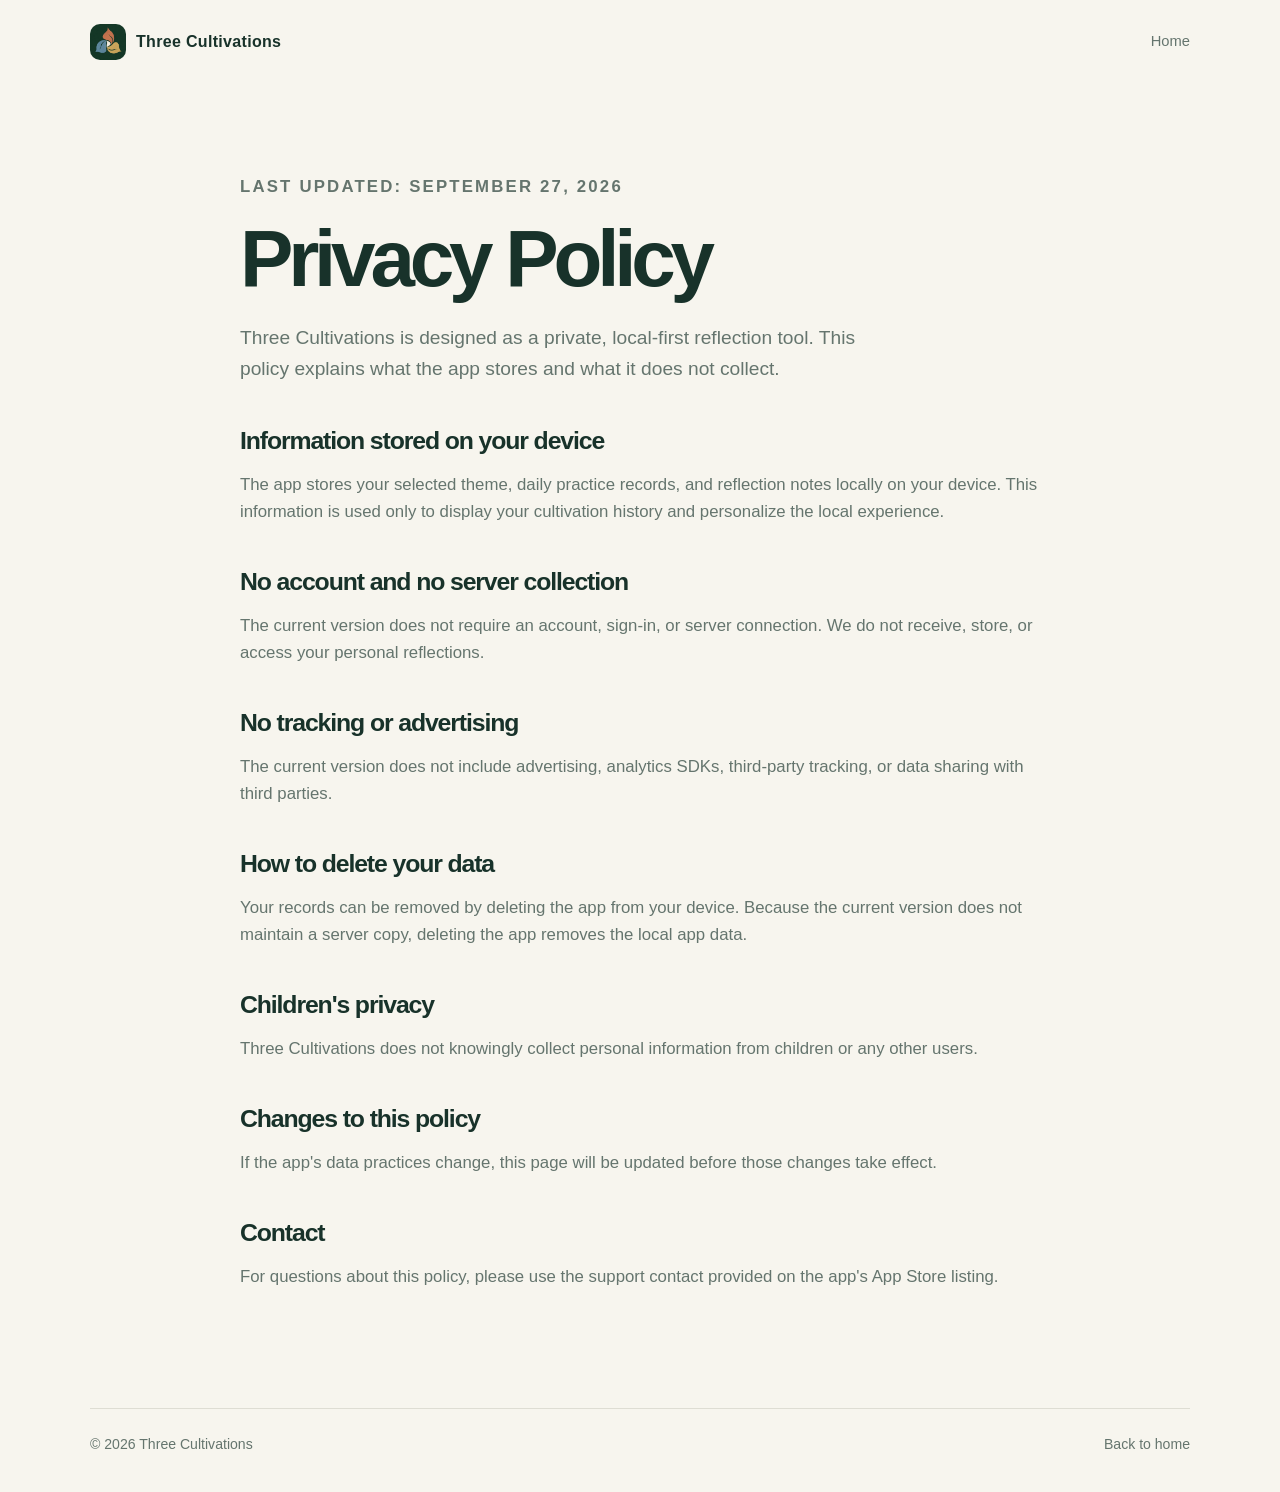
==== privacy.html @ 5050471a "Create marketing and privacy pages" ====
<!doctype html>
<html lang="en">
<head>
  <meta charset="utf-8">
  <meta name="viewport" content="width=device-width, initial-scale=1">
  <meta name="description" content="Privacy Policy for Three Cultivations.">
  <title>Privacy Policy — Three Cultivations</title>
  <link rel="stylesheet" href="styles.css">
</head>
<body>
  <header class="site-header">
    <a class="brand" href="index.html"><img src="app-icon.png" alt="Three Cultivations icon"><span>Three Cultivations</span></a>
    <nav aria-label="Primary navigation"><a href="index.html">Home</a></nav>
  </header>

  <main class="legal wrap">
    <p class="eyebrow">Last updated: September 27, 2026</p>
    <h1>Privacy Policy</h1>
    <p class="lede">Three Cultivations is designed as a private, local-first reflection tool. This policy explains what the app stores and what it does not collect.</p>

    <h2>Information stored on your device</h2>
    <p>The app stores your selected theme, daily practice records, and reflection notes locally on your device. This information is used only to display your cultivation history and personalize the local experience.</p>

    <h2>No account and no server collection</h2>
    <p>The current version does not require an account, sign-in, or server connection. We do not receive, store, or access your personal reflections.</p>

    <h2>No tracking or advertising</h2>
    <p>The current version does not include advertising, analytics SDKs, third-party tracking, or data sharing with third parties.</p>

    <h2>How to delete your data</h2>
    <p>Your records can be removed by deleting the app from your device. Because the current version does not maintain a server copy, deleting the app removes the local app data.</p>

    <h2>Children's privacy</h2>
    <p>Three Cultivations does not knowingly collect personal information from children or any other users.</p>

    <h2>Changes to this policy</h2>
    <p>If the app's data practices change, this page will be updated before those changes take effect.</p>

    <h2>Contact</h2>
    <p>For questions about this policy, please use the support contact provided on the app's App Store listing.</p>
  </main>

  <footer class="site-footer wrap"><span>© 2026 Three Cultivations</span><span><a href="index.html">Back to home</a></span></footer>
</body>
</html>
---- styles.css ----
:root { --ink:#18322a; --muted:#65756e; --paper:#f7f5ee; --surface:#fffdf8; --line:#deddd3; --green:#426b59; --clay:#bb6f56; --blue:#718ca8; --gold:#b8943b; }
* { box-sizing:border-box; }
body { margin:0; color:var(--ink); background:var(--paper); font-family:Inter,-apple-system,BlinkMacSystemFont,"Segoe UI",sans-serif; line-height:1.6; }
a { color:inherit; text-decoration:none; }
.wrap { width:min(1100px,calc(100% - 40px)); margin:0 auto; }
.site-header { display:flex; align-items:center; justify-content:space-between; width:min(1100px,calc(100% - 40px)); margin:0 auto; padding:24px 0; }
.brand { display:flex; align-items:center; gap:10px; font-weight:750; letter-spacing:.02em; }
.brand img { width:36px; height:36px; border-radius:10px; }
nav { display:flex; gap:22px; color:var(--muted); font-size:.92rem; }
nav a:hover,.text-link:hover,.site-footer a:hover { color:var(--green); }
.hero { display:grid; grid-template-columns:1.1fr .9fr; gap:70px; align-items:center; min-height:600px; padding:70px 0 90px; }
.eyebrow { color:var(--green); font-size:.78rem; font-weight:800; letter-spacing:.13em; text-transform:uppercase; }
h1,h2,h3,p { margin-top:0; }
h1 { max-width:680px; font-size:clamp(3rem,7vw,5.7rem); line-height:1.02; letter-spacing:-.065em; margin-bottom:24px; }
h2 { font-size:clamp(2rem,4vw,3.4rem); line-height:1.1; letter-spacing:-.045em; margin-bottom:18px; }
h3 { font-size:1.2rem; margin-bottom:8px; }
.lede { color:var(--muted); font-size:1.16rem; max-width:620px; }
.hero-actions { display:flex; align-items:center; gap:24px; flex-wrap:wrap; margin-top:32px; }
.button { display:inline-block; background:var(--ink); color:#fffdf8; padding:13px 20px; border-radius:999px; font-weight:750; }
.text-link { color:var(--green); font-weight:700; }
.hero-icon { display:grid; place-items:center; }
.hero-icon img { width:min(310px,72%); border-radius:29%; box-shadow:0 28px 60px rgba(24,50,42,.22); }
.pillars { padding:60px 0 100px; }
.pillar-grid { display:grid; grid-template-columns:repeat(3,1fr); gap:18px; margin-top:34px; }
.pillar { background:var(--surface); border:1px solid var(--line); border-radius:22px; padding:27px; min-height:230px; }
.pillar p { color:var(--muted); margin-bottom:0; }
.pillar-mark { width:42px; height:42px; display:grid; place-items:center; border-radius:13px; font-weight:850; margin-bottom:23px; }
.moral .pillar-mark { color:var(--clay); background:#f0ddd4; }.intellectual .pillar-mark { color:var(--blue); background:#e0e8f1; }.aesthetic .pillar-mark { color:var(--gold); background:#f1e8c9; }
.how { display:grid; grid-template-columns:.75fr 1.25fr; gap:70px; padding:90px 0; border-top:1px solid var(--line); }
.steps { display:grid; gap:20px; }.step { display:grid; grid-template-columns:50px 1fr; gap:18px; padding-bottom:20px; border-bottom:1px solid var(--line); }.step:last-child { border-bottom:0; }.step>span { color:var(--green); font-weight:800; letter-spacing:.1em; }.step p { color:var(--muted); margin-bottom:0; }
.quote { padding:95px 0; text-align:center; }.quote p { font-size:clamp(1.8rem,4vw,3.5rem); line-height:1.15; letter-spacing:-.04em; margin-bottom:12px; }.quote span { color:var(--muted); }
.legal { max-width:800px; padding:90px 0 100px; }.legal h1 { font-size:clamp(3rem,7vw,5rem); }.legal h2 { font-size:1.55rem; margin-top:42px; }.legal p { color:var(--muted); font-size:1.05rem; }.legal .lede { font-size:1.2rem; }
.site-footer { display:flex; justify-content:space-between; gap:20px; padding:24px 0 36px; color:var(--muted); font-size:.88rem; border-top:1px solid var(--line); }
@media (max-width:760px) { .hero,.how { grid-template-columns:1fr; gap:35px; padding-top:55px; }.hero { min-height:auto; }.hero-icon { order:-1; }.hero-icon img { width:190px; }.pillar-grid { grid-template-columns:1fr; }.site-header nav { gap:13px; }.site-footer { flex-direction:column; } }
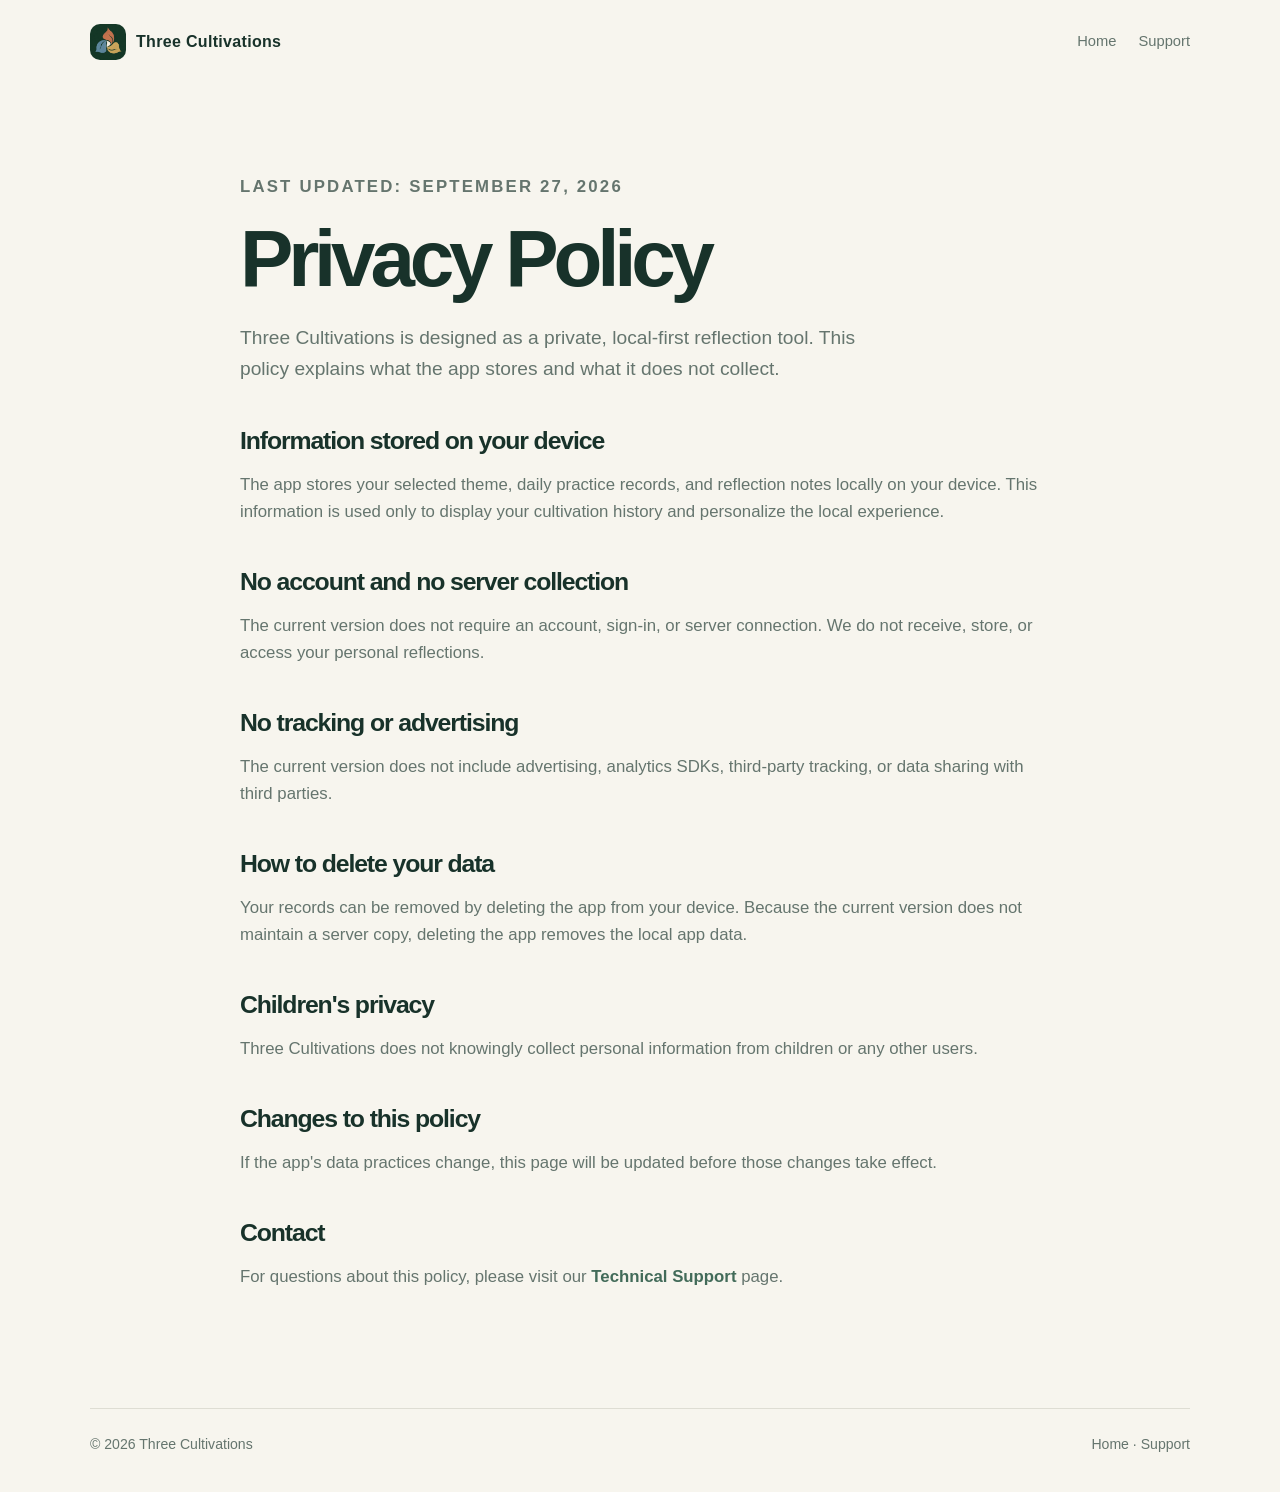
==== commit c173e3a8: "Add technical support page" ====
--- a/privacy.html
+++ b/privacy.html
@@ -10,7 +10,7 @@
 <body>
   <header class="site-header">
     <a class="brand" href="index.html"><img src="app-icon.png" alt="Three Cultivations icon"><span>Three Cultivations</span></a>
-    <nav aria-label="Primary navigation"><a href="index.html">Home</a></nav>
+    <nav aria-label="Primary navigation"><a href="index.html">Home</a><a href="support.html">Support</a></nav>
   </header>
 
   <main class="legal wrap">
@@ -37,9 +37,9 @@
     <p>If the app's data practices change, this page will be updated before those changes take effect.</p>
 
     <h2>Contact</h2>
-    <p>For questions about this policy, please use the support contact provided on the app's App Store listing.</p>
+    <p>For questions about this policy, please visit our <a class="text-link" href="support.html">Technical Support</a> page.</p>
   </main>
 
-  <footer class="site-footer wrap"><span>© 2026 Three Cultivations</span><span><a href="index.html">Back to home</a></span></footer>
+  <footer class="site-footer wrap"><span>© 2026 Three Cultivations</span><span><a href="index.html">Home</a> · <a href="support.html">Support</a></span></footer>
 </body>
 </html>
